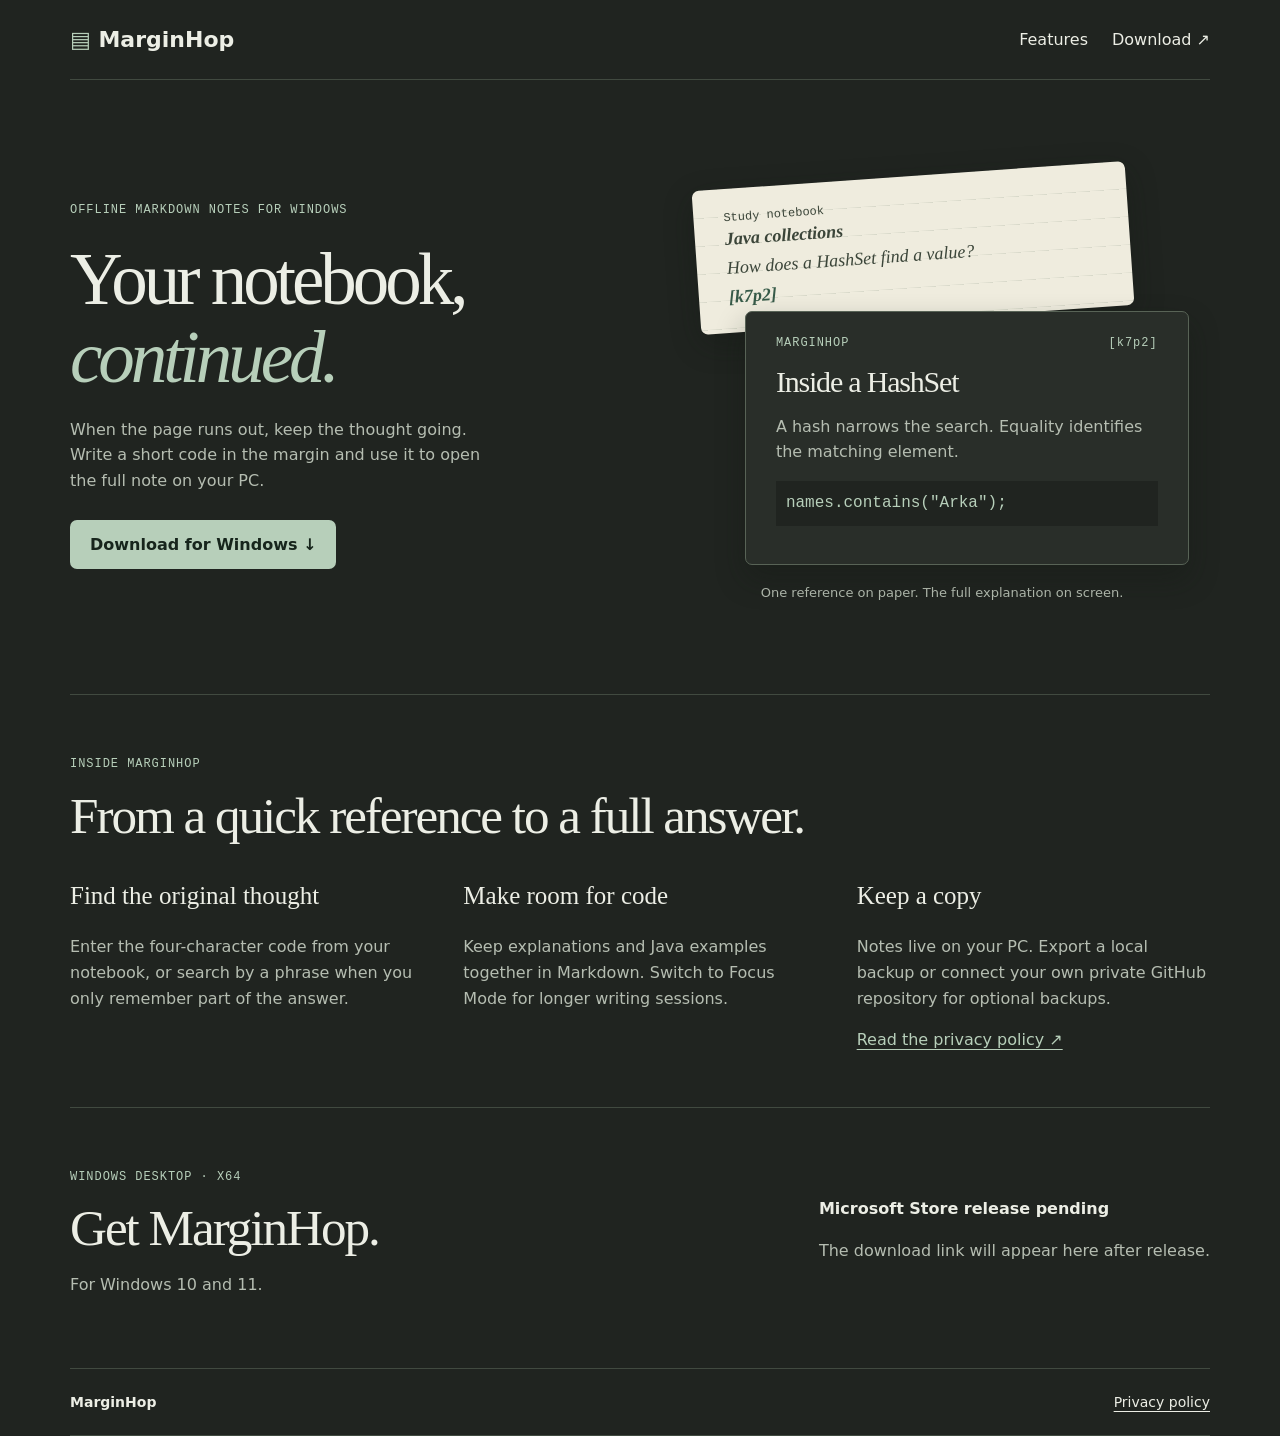
==== index.html @ 9c5d22e3 "Add files via upload" ====
<!doctype html><html lang="en"><head><meta charset="utf-8"><meta name="viewport" content="width=device-width,initial-scale=1"><meta name="description" content="Extend your paper notebook with local Markdown notes and four-character reference codes."><title>MarginHop — Your notebook, continued.</title><link rel="stylesheet" href="style.css"></head><body>
<header><a class="brand" href="./"><span aria-hidden="true">▤</span> MarginHop</a><nav aria-label="Main navigation"><a href="#inside">Features</a><a href="#download">Download ↗</a></nav></header>
<main><section class="hero"><div><small>OFFLINE MARKDOWN NOTES FOR WINDOWS</small><h1>Your notebook,<br><em>continued.</em></h1><p>When the page runs out, keep the thought going. Write a short code in the margin and use it to open the full note on your PC.</p><a class="button" href="#download">Download for Windows ↓</a></div>
<figure><div class="paper"><span>Study notebook</span><strong>Java collections</strong><i>How does a HashSet find a value?</i><b>[k7p2]</b></div><article><div class="caption">MARGINHOP <code>[k7p2]</code></div><h2>Inside a HashSet</h2><p>A hash narrows the search. Equality identifies the matching element.</p><pre>names.contains("Arka");</pre></article><figcaption>One reference on paper. The full explanation on screen.</figcaption></figure></section>
<section id="inside"><small>INSIDE MARGINHOP</small><h2>From a quick reference to a full answer.</h2><div class="features"><div><h3>Find the original thought</h3><p>Enter the four-character code from your notebook, or search by a phrase when you only remember part of the answer.</p></div><div><h3>Make room for code</h3><p>Keep explanations and Java examples together in Markdown. Switch to Focus Mode for longer writing sessions.</p></div><div><h3>Keep a copy</h3><p>Notes live on your PC. Export a local backup or connect your own private GitHub repository for optional backups.</p><a href="privacy.html">Read the privacy policy ↗</a></div></div></section>
<section id="download"><div><small>WINDOWS DESKTOP · X64</small><h2>Get MarginHop.</h2><p>For Windows 10 and 11.</p></div><div id="release"><strong>Microsoft Store release pending</strong><p>The download link will appear here after release.</p></div></section></main>
<footer><strong>MarginHop</strong><a href="privacy.html">Privacy policy</a></footer><script src="release.js"></script></body></html>
---- style.css ----
:root{color-scheme:dark;--bg:#202420;--ink:#eceee5;--dim:#b5bdb1;--sage:#b7cfba;--line:#414a40}*{box-sizing:border-box}body{margin:0;background:var(--bg);color:var(--ink);font:16px/1.6 "Segoe UI",system-ui,sans-serif}header,main,footer{width:min(1140px,90%);margin:auto}header,footer,nav,#download,.caption{display:flex;align-items:center;justify-content:space-between;gap:24px}header,footer{padding:22px 0;border-bottom:1px solid var(--line)}a{color:inherit;text-underline-offset:4px}header a,.button{text-decoration:none}.brand{font-weight:650;font-size:22px}.brand span,em,small{color:var(--sage)}small,.caption,code{font:12px/1.5 Consolas,monospace;letter-spacing:.08em}.hero{display:grid;grid-template-columns:1fr 1fr;align-items:center;gap:6%;padding:72px 0}h1,h2,h3{font-family:Georgia,serif;font-weight:400;line-height:1.07}h1{font-size:clamp(54px,5.7vw,88px);letter-spacing:-.055em;margin:20px 0}h2{font-size:clamp(32px,4vw,52px);letter-spacing:-.04em;margin:14px 0}h3{font-size:25px}p,figcaption{color:var(--dim)}.hero p{max-width:43ch}.button{display:inline-block;background:var(--sage);color:#17251c;padding:12px 20px;border-radius:7px;font-weight:650;margin:10px 0}figure{margin:0;padding:24px 4% 0}.paper,article{padding:22px 30px;border-radius:7px}.paper{width:88%;transform:rotate(-4deg);background:repeating-linear-gradient(#efecde 0 27px,#d6d7c8 28px);color:#3b4539;font:italic 18px/1.6 Georgia,serif;box-shadow:0 10px 30px #13181355}.paper span,.paper strong,.paper i{display:block}.paper span{font:12px monospace}.paper b{color:#375b49}article{position:relative;margin:-10px 0 0 10%;background:#292e29;border:1px solid #586356;box-shadow:0 14px 30px #12171255}article h2{font-size:30px}.caption{color:var(--sage)}pre{white-space:pre-wrap;background:#202420;color:var(--sage);padding:10px}figcaption{font-size:13px;margin:18px 0;text-align:center}#inside,#download{border-top:1px solid var(--line);padding:54px 0}.features{display:grid;grid-template-columns:repeat(3,1fr);gap:40px}.features a{color:var(--sage)}footer{border-top:1px solid var(--line);font-size:14px}a:focus-visible{outline:3px solid var(--sage);outline-offset:4px}@media(max-width:730px){.hero,.features{grid-template-columns:1fr}.hero{gap:24px;padding:42px 0}.features{gap:0}#download{align-items:flex-start;flex-direction:column}nav{gap:12px;font-size:14px}.brand{font-size:19px}}
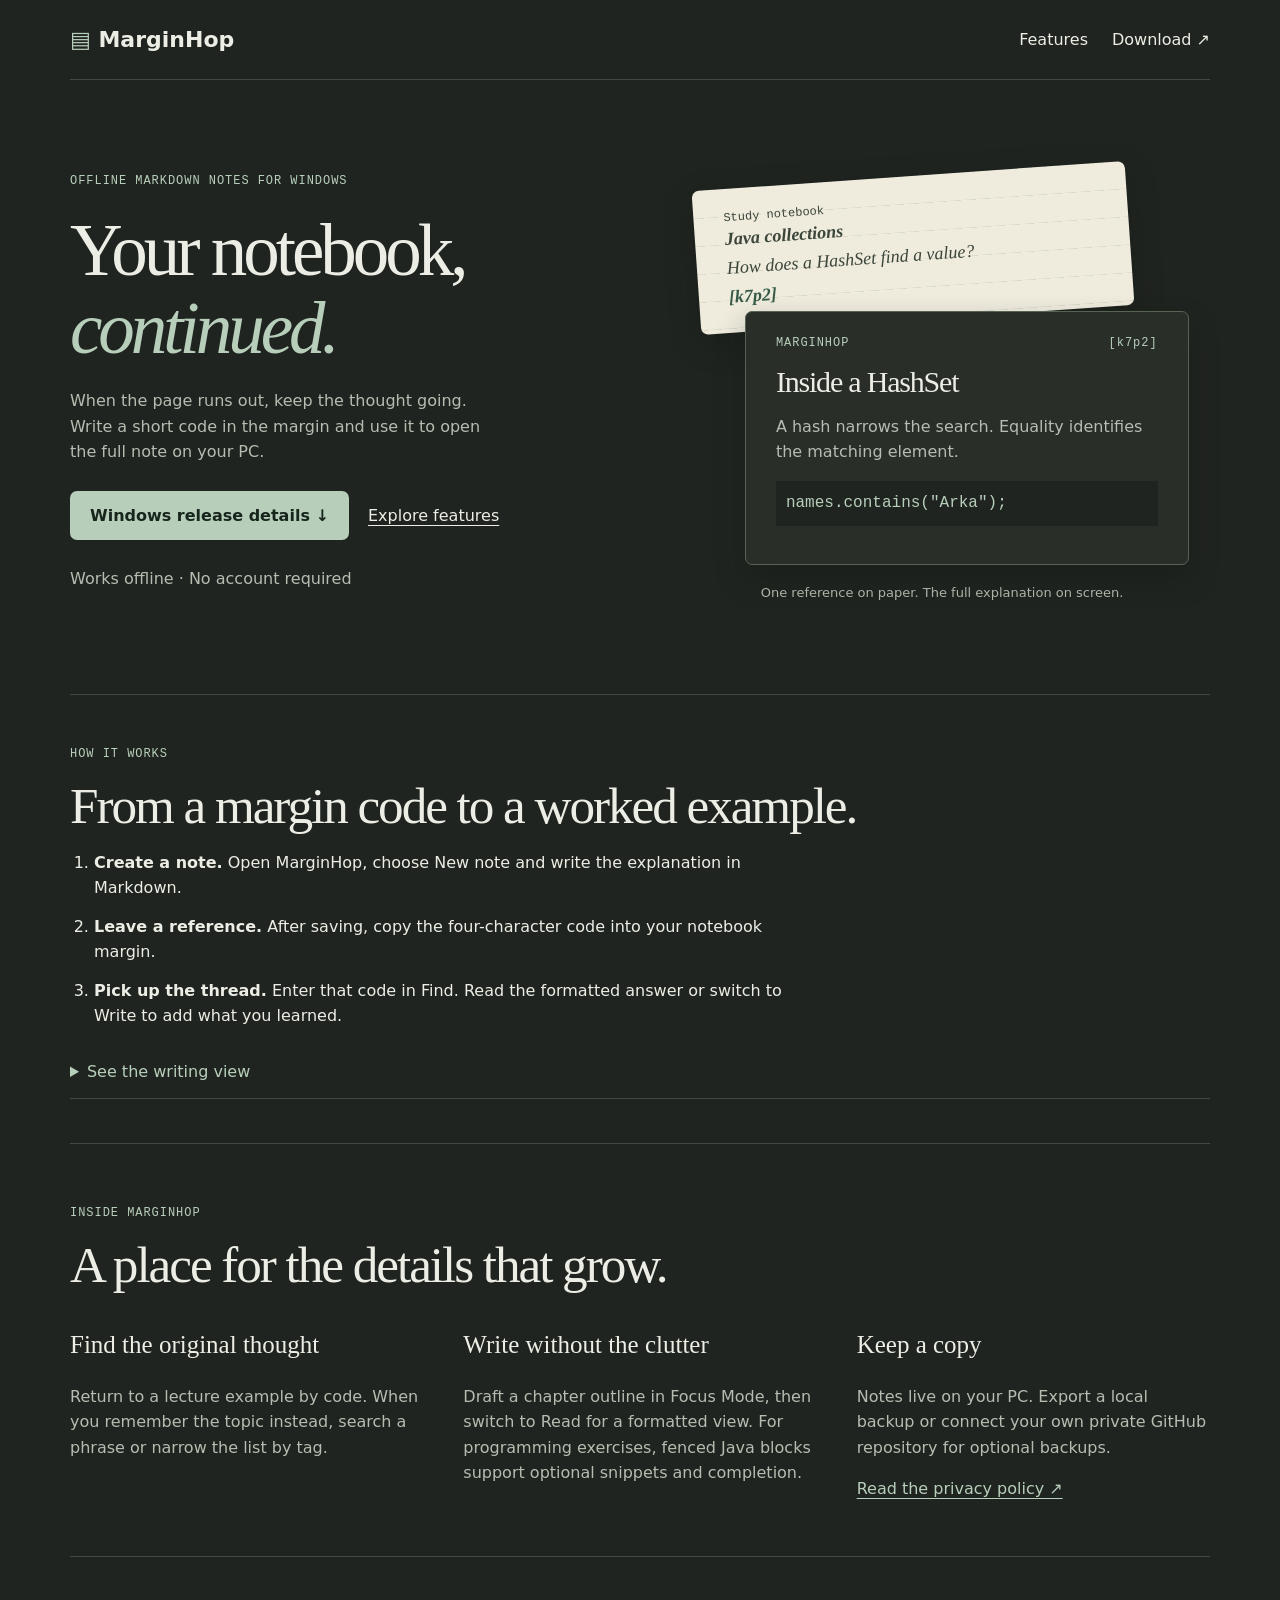
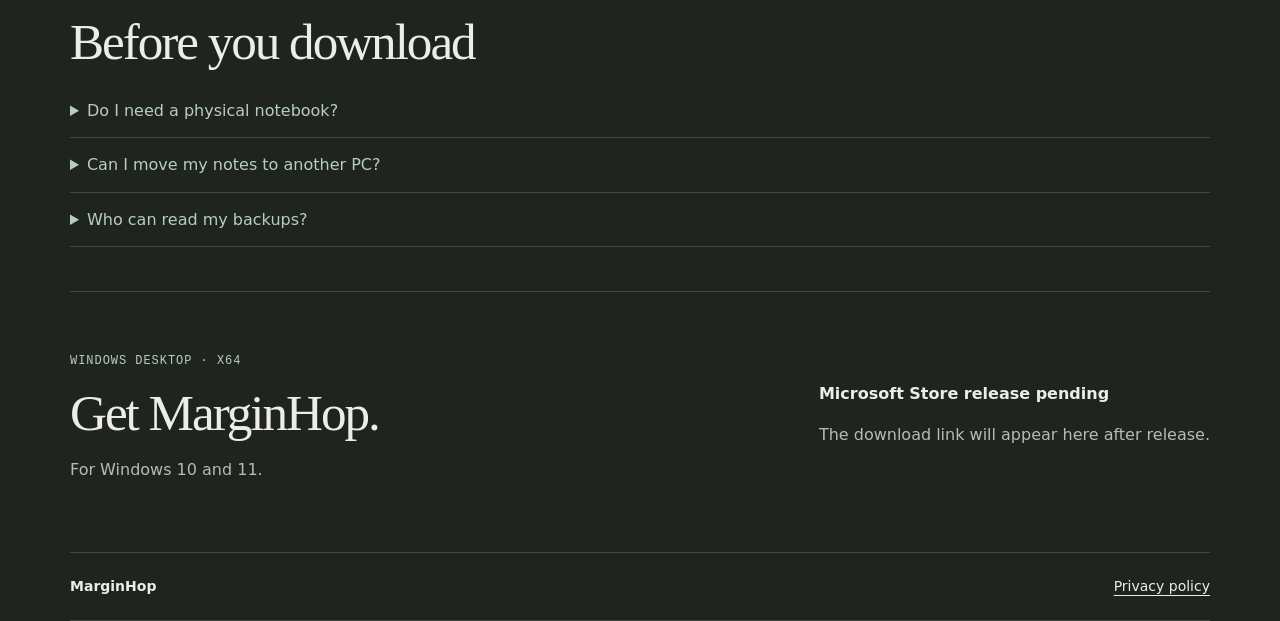
==== commit 9dc966a1: "update" ====
--- a/index.html
+++ b/index.html
@@ -1,7 +1,7 @@
-<!doctype html><html lang="en"><head><meta charset="utf-8"><meta name="viewport" content="width=device-width,initial-scale=1"><meta name="description" content="Extend your paper notebook with local Markdown notes and four-character reference codes."><title>MarginHop — Your notebook, continued.</title><link rel="stylesheet" href="style.css"></head><body>
+<!doctype html><html lang="en"><head><meta charset="utf-8"><meta name="viewport" content="width=device-width,initial-scale=1"><meta name="description" content="Extend your paper notebook with local Markdown notes and four-character reference codes."><title>MarginHop — Offline Markdown notes for your paper notebook</title><meta property="og:title" content="MarginHop — Your notebook, continued."><meta property="og:description" content="Write a four-character code on paper and open the matching Markdown note on Windows."><meta property="og:type" content="website"><meta name="twitter:card" content="summary"><link rel="stylesheet" href="style.css"></head><body>
 <header><a class="brand" href="./"><span aria-hidden="true">▤</span> MarginHop</a><nav aria-label="Main navigation"><a href="#inside">Features</a><a href="#download">Download ↗</a></nav></header>
-<main><section class="hero"><div><small>OFFLINE MARKDOWN NOTES FOR WINDOWS</small><h1>Your notebook,<br><em>continued.</em></h1><p>When the page runs out, keep the thought going. Write a short code in the margin and use it to open the full note on your PC.</p><a class="button" href="#download">Download for Windows ↓</a></div>
+<main><section class="hero"><div><small>OFFLINE MARKDOWN NOTES FOR WINDOWS</small><h1>Your notebook,<br><em>continued.</em></h1><p>When the page runs out, keep the thought going. Write a short code in the margin and use it to open the full note on your PC.</p><a class="button release-link" href="#download">Windows release details ↓</a> <a href="#inside">Explore features</a><p>Works offline · No account required</p></div>
 <figure><div class="paper"><span>Study notebook</span><strong>Java collections</strong><i>How does a HashSet find a value?</i><b>[k7p2]</b></div><article><div class="caption">MARGINHOP <code>[k7p2]</code></div><h2>Inside a HashSet</h2><p>A hash narrows the search. Equality identifies the matching element.</p><pre>names.contains("Arka");</pre></article><figcaption>One reference on paper. The full explanation on screen.</figcaption></figure></section>
-<section id="inside"><small>INSIDE MARGINHOP</small><h2>From a quick reference to a full answer.</h2><div class="features"><div><h3>Find the original thought</h3><p>Enter the four-character code from your notebook, or search by a phrase when you only remember part of the answer.</p></div><div><h3>Make room for code</h3><p>Keep explanations and Java examples together in Markdown. Switch to Focus Mode for longer writing sessions.</p></div><div><h3>Keep a copy</h3><p>Notes live on your PC. Export a local backup or connect your own private GitHub repository for optional backups.</p><a href="privacy.html">Read the privacy policy ↗</a></div></div></section>
-<section id="download"><div><small>WINDOWS DESKTOP · X64</small><h2>Get MarginHop.</h2><p>For Windows 10 and 11.</p></div><div id="release"><strong>Microsoft Store release pending</strong><p>The download link will appear here after release.</p></div></section></main>
+<section id="demo"><small>HOW IT WORKS</small><h2>From a margin code to a worked example.</h2><ol><li><strong>Create a note.</strong> Open MarginHop, choose New note and write the explanation in Markdown.</li><li><strong>Leave a reference.</strong> After saving, copy the four-character code into your notebook margin.</li><li><strong>Pick up the thread.</strong> Enter that code in Find. Read the formatted answer or switch to Write to add what you learned.</li></ol><details><summary>See the writing view</summary><img loading="lazy" width="984" height="476" src="focus.webp" alt="Focus Mode showing Java exercise notes with the writing area and minimal controls"><p>Focus Mode in an earlier desktop build.</p></details></section><section id="inside"><small>INSIDE MARGINHOP</small><h2>A place for the details that grow.</h2><div class="features"><div><h3>Find the original thought</h3><p>Return to a lecture example by code. When you remember the topic instead, search a phrase or narrow the list by tag.</p></div><div><h3>Write without the clutter</h3><p>Draft a chapter outline in Focus Mode, then switch to Read for a formatted view. For programming exercises, fenced Java blocks support optional snippets and completion.</p></div><div><h3>Keep a copy</h3><p>Notes live on your PC. Export a local backup or connect your own private GitHub repository for optional backups.</p><a href="privacy.html">Read the privacy policy ↗</a></div></div></section>
+<section id="faq"><h2>Before you download</h2><details><summary>Do I need a physical notebook?</summary><p>You can use MarginHop on its own. Paper codes are handy when a handwritten idea grows into a longer note.</p></details><details><summary>Can I move my notes to another PC?</summary><p>Export your library as JSON and restore it on the other PC. The backup preserves note codes, so your handwritten references still work.</p></details><details><summary>Who can read my backups?</summary><p>Local exports are readable files. If you enable GitHub backup, people with access to the repository can read its contents. <a href="privacy.html">Read the privacy policy.</a></p></details></section><section id="download"><div><small>WINDOWS DESKTOP · X64</small><h2>Get MarginHop.</h2><p>For Windows 10 and 11.</p></div><div id="release"><strong>Microsoft Store release pending</strong><p>The download link will appear here after release.</p></div></section></main>
 <footer><strong>MarginHop</strong><a href="privacy.html">Privacy policy</a></footer><script src="release.js"></script></body></html>
--- a/style.css
+++ b/style.css
@@ -1 +1,2 @@
 :root{color-scheme:dark;--bg:#202420;--ink:#eceee5;--dim:#b5bdb1;--sage:#b7cfba;--line:#414a40}*{box-sizing:border-box}body{margin:0;background:var(--bg);color:var(--ink);font:16px/1.6 "Segoe UI",system-ui,sans-serif}header,main,footer{width:min(1140px,90%);margin:auto}header,footer,nav,#download,.caption{display:flex;align-items:center;justify-content:space-between;gap:24px}header,footer{padding:22px 0;border-bottom:1px solid var(--line)}a{color:inherit;text-underline-offset:4px}header a,.button{text-decoration:none}.brand{font-weight:650;font-size:22px}.brand span,em,small{color:var(--sage)}small,.caption,code{font:12px/1.5 Consolas,monospace;letter-spacing:.08em}.hero{display:grid;grid-template-columns:1fr 1fr;align-items:center;gap:6%;padding:72px 0}h1,h2,h3{font-family:Georgia,serif;font-weight:400;line-height:1.07}h1{font-size:clamp(54px,5.7vw,88px);letter-spacing:-.055em;margin:20px 0}h2{font-size:clamp(32px,4vw,52px);letter-spacing:-.04em;margin:14px 0}h3{font-size:25px}p,figcaption{color:var(--dim)}.hero p{max-width:43ch}.button{display:inline-block;background:var(--sage);color:#17251c;padding:12px 20px;border-radius:7px;font-weight:650;margin:10px 0}figure{margin:0;padding:24px 4% 0}.paper,article{padding:22px 30px;border-radius:7px}.paper{width:88%;transform:rotate(-4deg);background:repeating-linear-gradient(#efecde 0 27px,#d6d7c8 28px);color:#3b4539;font:italic 18px/1.6 Georgia,serif;box-shadow:0 10px 30px #13181355}.paper span,.paper strong,.paper i{display:block}.paper span{font:12px monospace}.paper b{color:#375b49}article{position:relative;margin:-10px 0 0 10%;background:#292e29;border:1px solid #586356;box-shadow:0 14px 30px #12171255}article h2{font-size:30px}.caption{color:var(--sage)}pre{white-space:pre-wrap;background:#202420;color:var(--sage);padding:10px}figcaption{font-size:13px;margin:18px 0;text-align:center}#inside,#download{border-top:1px solid var(--line);padding:54px 0}.features{display:grid;grid-template-columns:repeat(3,1fr);gap:40px}.features a{color:var(--sage)}footer{border-top:1px solid var(--line);font-size:14px}a:focus-visible{outline:3px solid var(--sage);outline-offset:4px}@media(max-width:730px){.hero,.features{grid-template-columns:1fr}.hero{gap:24px;padding:42px 0}.features{gap:0}#download{align-items:flex-start;flex-direction:column}nav{gap:12px;font-size:14px}.brand{font-size:19px}}
+#demo,#faq{padding:44px 0;border-top:1px solid var(--line)}#demo ol{padding-left:1.5rem;max-width:72ch}li{margin:.8rem 0}details{border-bottom:1px solid var(--line);padding:14px 0}summary{cursor:pointer;color:var(--sage)}details img{display:block;max-width:100%;height:auto;margin-top:18px}summary:focus-visible{outline:2px solid var(--sage)}.release-link{margin-right:14px}@media(prefers-reduced-motion:no-preference){html{scroll-behavior:smooth}}
